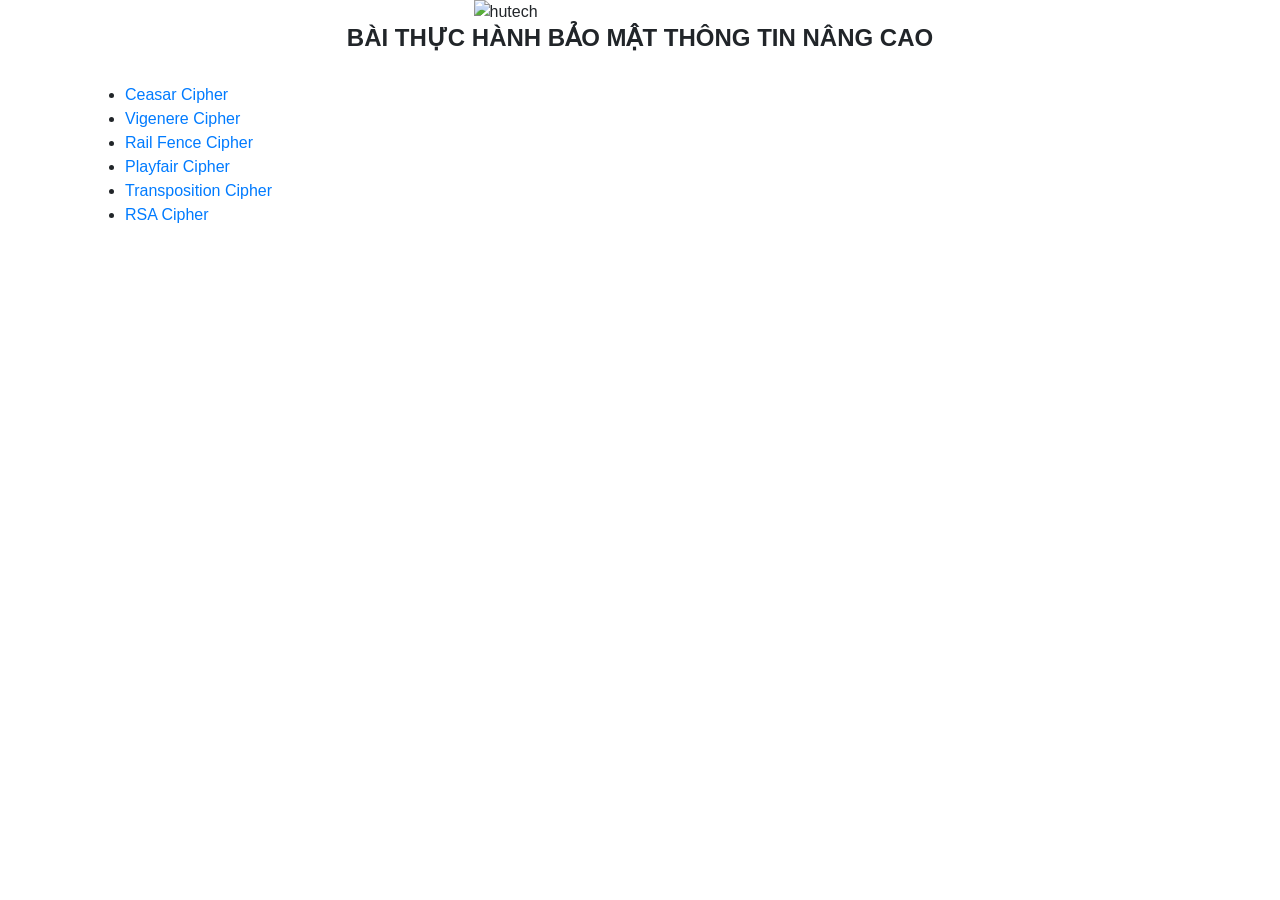
==== lab-02/templates/index.html @ aebcd2dc "web" ====
<!DOCTYPE html>
<html lang="en">
<head>
    <title>Thực hành An toàn thông tin nâng cao</title>
    <link href="https://cdn.jsdelivr.net/npm/bootstrap@4.6.2/dist/css/bootstrap.min.css" rel="stylesheet"/>
</head>
<body>
    <div class="container">
        <img src="https://file1.hutech.edu.vn/file/editor/homepage/stories/hinh34/logo%20CMYK-01.png" alt="hutech" style="display: block; margin-left: auto; margin-right: auto; width: 30%;">
        <h4 style="font-weight: bold; text-align: center;">BÀI THỰC HÀNH BẢO MẬT THÔNG TIN NÂNG CAO</h4>
        <ul style="margin-top: 30px;">
            <li><a href="/caesar">Ceasar Cipher</a></li>
            <li><a href="/vigenere">Vigenere Cipher</a></li>
            <li><a href="/railfence">Rail Fence Cipher</a></li>
            <li><a href="/playfair">Playfair Cipher</a></li>
            <li><a href="/transposition">Transposition Cipher</a></li>
            <li><a href="/rsa">RSA Cipher</a></li>
        </ul>
    </div>
</body>
</html>
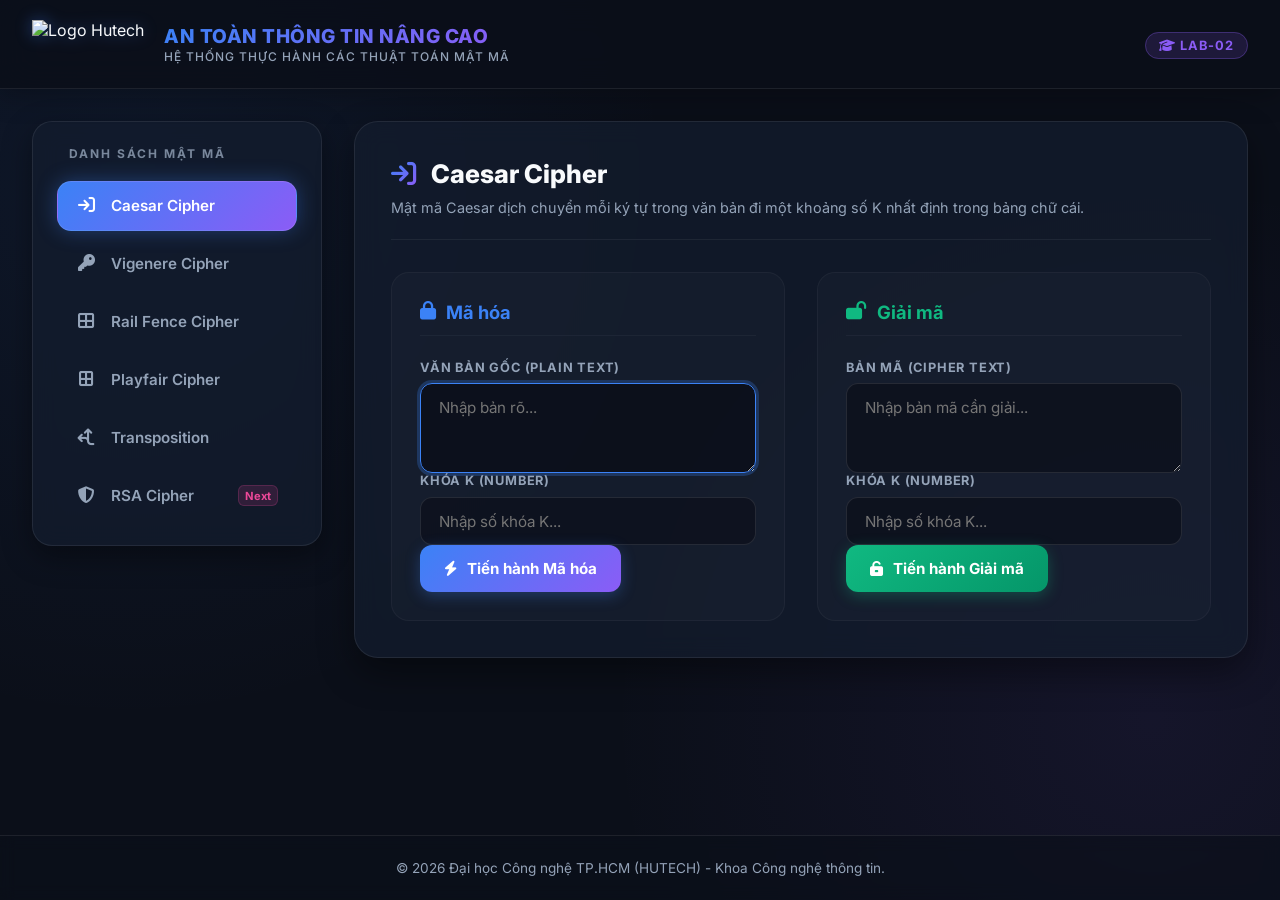
==== commit e25199d7: "updata" ====
--- a/lab-02/templates/index.html
+++ b/lab-02/templates/index.html
@@ -1,21 +1,1111 @@
 <!DOCTYPE html>
-<html lang="en">
+<html lang="vi">
 <head>
-    <title>Thực hành An toàn thông tin nâng cao</title>
-    <link href="https://cdn.jsdelivr.net/npm/bootstrap@4.6.2/dist/css/bootstrap.min.css" rel="stylesheet"/>
+    <meta charset="UTF-8">
+    <meta name="viewport" content="width=device-width, initial-scale=1.0">
+    <title>HUTECH - Thực Hành An Toàn Thông Tin Nâng Cao</title>
+    <!-- Google Fonts: Inter -->
+    <link href="https://fonts.googleapis.com/css2?family=Inter:wght@300;400;500;600;700&display=swap" rel="stylesheet">
+    <!-- FontAwesome Icons -->
+    <link href="https://cdnjs.cloudflare.com/ajax/libs/font-awesome/6.4.0/css/all.min.css" rel="stylesheet">
+    <!-- Custom Style Sheet -->
+    <style>
+        :root {
+            --bg-primary: #0b0f19;
+            --bg-secondary: #131c2e;
+            --bg-tertiary: #1e293b;
+            --accent-blue: #3b82f6;
+            --accent-purple: #8b5cf6;
+            --accent-green: #10b981;
+            --accent-pink: #ec4899;
+            --accent-cyan: #06b6d4;
+            --text-primary: #f8fafc;
+            --text-secondary: #94a3b8;
+            --glass-bg: rgba(19, 28, 46, 0.75);
+            --glass-border: rgba(255, 255, 255, 0.08);
+            --gradient-primary: linear-gradient(135deg, #3b82f6 0%, #8b5cf6 100%);
+            --gradient-success: linear-gradient(135deg, #10b981 0%, #059669 100%);
+            --gradient-cyan: linear-gradient(135deg, #06b6d4 0%, #0891b2 100%);
+            --glow-blue: 0 0 20px rgba(59, 130, 246, 0.35);
+        }
+
+        * {
+            box-sizing: border-box;
+            margin: 0;
+            padding: 0;
+            font-family: 'Inter', sans-serif;
+        }
+
+        body {
+            background-color: var(--bg-primary);
+            color: var(--text-primary);
+            min-height: 100vh;
+            display: flex;
+            flex-direction: column;
+            overflow-x: hidden;
+            background-image: 
+                radial-gradient(circle at 10% 20%, rgba(59, 130, 246, 0.08) 0%, transparent 40%),
+                radial-gradient(circle at 90% 80%, rgba(139, 92, 246, 0.08) 0%, transparent 40%);
+        }
+
+        /* Modern Gradient Header */
+        header {
+            background: rgba(11, 15, 25, 0.85);
+            backdrop-filter: blur(16px);
+            border-bottom: 1px solid var(--glass-border);
+            padding: 1.25rem 2rem;
+            display: flex;
+            align-items: center;
+            justify-content: space-between;
+            position: sticky;
+            top: 0;
+            z-index: 10;
+            box-shadow: 0 4px 30px rgba(0, 0, 0, 0.3);
+        }
+
+        .header-logo-container {
+            display: flex;
+            align-items: center;
+            gap: 1.25rem;
+        }
+
+        .logo-img {
+            height: 48px;
+            filter: drop-shadow(0 0 8px rgba(59, 130, 246, 0.4));
+            transition: transform 0.3s ease;
+        }
+
+        .logo-img:hover {
+            transform: scale(1.05);
+        }
+
+        .header-title-wrapper {
+            display: flex;
+            flex-direction: column;
+        }
+
+        .header-title {
+            font-size: 1.2rem;
+            font-weight: 800;
+            letter-spacing: 0.5px;
+            background: var(--gradient-primary);
+            -webkit-background-clip: text;
+            -webkit-text-fill-color: transparent;
+            text-transform: uppercase;
+        }
+
+        .header-subtitle {
+            font-size: 0.75rem;
+            color: var(--text-secondary);
+            font-weight: 500;
+            letter-spacing: 1px;
+            text-transform: uppercase;
+            margin-top: 0.1rem;
+        }
+
+        /* Layout Container */
+        .dashboard-container {
+            display: flex;
+            flex: 1;
+            padding: 2rem;
+            gap: 2rem;
+            max-width: 1400px;
+            width: 100%;
+            margin: 0 auto;
+        }
+
+        /* Sidebar Navigation */
+        .sidebar {
+            width: 290px;
+            flex-shrink: 0;
+            background: var(--glass-bg);
+            border: 1px solid var(--glass-border);
+            border-radius: 20px;
+            padding: 1.5rem;
+            backdrop-filter: blur(12px);
+            display: flex;
+            flex-direction: column;
+            gap: 0.5rem;
+            box-shadow: 0 10px 30px rgba(0, 0, 0, 0.4);
+            height: fit-content;
+        }
+
+        .sidebar-title {
+            font-size: 0.75rem;
+            text-transform: uppercase;
+            letter-spacing: 2px;
+            color: var(--text-secondary);
+            font-weight: 700;
+            margin-bottom: 0.75rem;
+            padding-left: 0.75rem;
+            opacity: 0.8;
+        }
+
+        .tab-btn {
+            background: transparent;
+            border: none;
+            color: var(--text-secondary);
+            padding: 0.9rem 1.1rem;
+            border-radius: 14px;
+            text-align: left;
+            font-size: 0.95rem;
+            font-weight: 600;
+            cursor: pointer;
+            display: flex;
+            align-items: center;
+            gap: 0.85rem;
+            transition: all 0.3s cubic-bezier(0.4, 0, 0.2, 1);
+            border: 1px solid transparent;
+        }
+
+        .tab-btn:hover:not(.disabled) {
+            background: rgba(255, 255, 255, 0.04);
+            color: var(--text-primary);
+            transform: translateX(5px);
+            border-color: rgba(255, 255, 255, 0.05);
+        }
+
+        .tab-btn.active {
+            background: var(--gradient-primary);
+            color: white;
+            box-shadow: var(--glow-blue);
+            border-color: rgba(255, 255, 255, 0.1);
+        }
+
+        .tab-btn i {
+            font-size: 1.05rem;
+            width: 22px;
+            text-align: center;
+        }
+
+        .tab-btn.disabled {
+            opacity: 0.4;
+            cursor: not-allowed;
+        }
+
+        .tab-btn .badge {
+            margin-left: auto;
+            background: rgba(236, 72, 153, 0.15);
+            color: var(--accent-pink);
+            font-size: 0.7rem;
+            padding: 0.15rem 0.4rem;
+            border-radius: 6px;
+            font-weight: 700;
+            border: 1px solid rgba(236, 72, 153, 0.2);
+        }
+
+        /* Content Panel Styling */
+        .content-area {
+            flex-grow: 1;
+            min-width: 0;
+        }
+
+        .cipher-panel {
+            display: none;
+            background: var(--glass-bg);
+            border: 1px solid var(--glass-border);
+            border-radius: 24px;
+            padding: 2.25rem;
+            backdrop-filter: blur(12px);
+            box-shadow: 0 15px 35px rgba(0, 0, 0, 0.4);
+            animation: panelFadeIn 0.45s cubic-bezier(0.16, 1, 0.3, 1) forwards;
+        }
+
+        .cipher-panel.active {
+            display: block;
+        }
+
+        @keyframes panelFadeIn {
+            from {
+                opacity: 0;
+                transform: translateY(12px);
+            }
+            to {
+                opacity: 1;
+                transform: translateY(0);
+            }
+        }
+
+        .panel-header {
+            margin-bottom: 2rem;
+            border-bottom: 1px solid rgba(255, 255, 255, 0.06);
+            padding-bottom: 1.25rem;
+        }
+
+        .panel-title-row {
+            display: flex;
+            align-items: center;
+            justify-content: space-between;
+            flex-wrap: wrap;
+            gap: 1rem;
+        }
+
+        .panel-title {
+            font-size: 1.6rem;
+            font-weight: 800;
+            color: var(--text-primary);
+            display: flex;
+            align-items: center;
+            gap: 0.85rem;
+        }
+
+        .panel-title i {
+            background: var(--gradient-primary);
+            -webkit-background-clip: text;
+            -webkit-text-fill-color: transparent;
+        }
+
+        .panel-desc {
+            font-size: 0.9rem;
+            color: var(--text-secondary);
+            margin-top: 0.5rem;
+            line-height: 1.5;
+        }
+
+        /* Cipher Forms Layout */
+        .cipher-grid {
+            display: grid;
+            grid-template-columns: 1fr 1fr;
+            gap: 2rem;
+        }
+
+        @media (max-width: 1024px) {
+            .dashboard-container {
+                flex-direction: column;
+            }
+            .sidebar {
+                width: 100%;
+            }
+            .cipher-grid {
+                grid-template-columns: 1fr;
+            }
+        }
+
+        .card-section {
+            background: rgba(255, 255, 255, 0.02);
+            border: 1px solid rgba(255, 255, 255, 0.04);
+            border-radius: 18px;
+            padding: 1.75rem;
+            display: flex;
+            flex-direction: column;
+            gap: 1.5rem;
+            transition: border-color 0.3s ease, box-shadow 0.3s ease;
+        }
+
+        .card-section:hover {
+            border-color: rgba(255, 255, 255, 0.08);
+            box-shadow: 0 8px 25px rgba(0, 0, 0, 0.2);
+        }
+
+        .card-section-title {
+            font-size: 1.15rem;
+            font-weight: 700;
+            display: flex;
+            align-items: center;
+            gap: 0.6rem;
+            border-bottom: 1px solid rgba(255, 255, 255, 0.04);
+            padding-bottom: 0.75rem;
+        }
+
+        .title-encrypt { color: var(--accent-blue); }
+        .title-decrypt { color: var(--accent-green); }
+        .title-matrix { color: var(--accent-cyan); }
+
+        .form-group {
+            display: flex;
+            flex-direction: column;
+            gap: 0.55rem;
+        }
+
+        label {
+            font-size: 0.8rem;
+            font-weight: 700;
+            color: var(--text-secondary);
+            text-transform: uppercase;
+            letter-spacing: 0.8px;
+        }
+
+        .form-control {
+            background: rgba(11, 15, 25, 0.65);
+            border: 1px solid rgba(255, 255, 255, 0.1);
+            border-radius: 12px;
+            padding: 0.85rem 1.1rem;
+            color: white;
+            font-size: 0.95rem;
+            transition: all 0.3s cubic-bezier(0.4, 0, 0.2, 1);
+            width: 100%;
+        }
+
+        .form-control:focus {
+            outline: none;
+            border-color: var(--accent-blue);
+            box-shadow: 0 0 0 3px rgba(59, 130, 246, 0.25);
+            background: rgba(11, 15, 25, 0.85);
+        }
+
+        textarea.form-control {
+            resize: vertical;
+            min-height: 90px;
+        }
+
+        /* Buttons Styling */
+        .btn {
+            background: var(--gradient-primary);
+            color: white;
+            border: none;
+            border-radius: 12px;
+            padding: 0.85rem 1.5rem;
+            font-size: 0.95rem;
+            font-weight: 700;
+            cursor: pointer;
+            display: inline-flex;
+            align-items: center;
+            justify-content: center;
+            gap: 0.6rem;
+            transition: all 0.3s cubic-bezier(0.175, 0.885, 0.32, 1.275);
+        }
+
+        .btn:hover {
+            transform: translateY(-2px);
+            box-shadow: 0 5px 15px rgba(0, 0, 0, 0.3);
+        }
+
+        .btn:active {
+            transform: translateY(0);
+        }
+
+        .btn-encrypt {
+            background: var(--gradient-primary);
+            box-shadow: 0 4px 15px rgba(59, 130, 246, 0.3);
+        }
+
+        .btn-decrypt {
+            background: var(--gradient-success);
+            box-shadow: 0 4px 15px rgba(16, 185, 129, 0.3);
+        }
+
+        .btn-info {
+            background: var(--gradient-cyan);
+            box-shadow: 0 4px 15px rgba(6, 182, 212, 0.3);
+        }
+
+        /* Result Panel */
+        .result-box {
+            background: rgba(11, 15, 25, 0.8);
+            border: 1px solid rgba(255, 255, 255, 0.08);
+            border-radius: 14px;
+            padding: 1.25rem;
+            position: relative;
+            margin-top: 1.25rem;
+            opacity: 0;
+            transform: translateY(-10px);
+            transition: all 0.4s cubic-bezier(0.175, 0.885, 0.32, 1.275);
+            display: none;
+        }
+
+        .result-box.show {
+            display: block;
+            opacity: 1;
+            transform: translateY(0);
+        }
+
+        .result-label {
+            font-size: 0.75rem;
+            text-transform: uppercase;
+            letter-spacing: 1px;
+            color: var(--text-secondary);
+            margin-bottom: 0.6rem;
+            font-weight: 800;
+            display: flex;
+            align-items: center;
+            gap: 0.4rem;
+        }
+
+        .result-text {
+            font-family: 'Courier New', Courier, monospace;
+            font-size: 1.05rem;
+            color: #38bdf8;
+            word-break: break-all;
+            white-space: pre-wrap;
+            padding-right: 2.5rem;
+            font-weight: 600;
+        }
+
+        .copy-btn {
+            position: absolute;
+            top: 0.85rem;
+            right: 0.85rem;
+            background: rgba(255, 255, 255, 0.05);
+            border: 1px solid rgba(255, 255, 255, 0.05);
+            color: var(--text-secondary);
+            width: 34px;
+            height: 34px;
+            border-radius: 8px;
+            display: flex;
+            align-items: center;
+            justify-content: center;
+            cursor: pointer;
+            transition: all 0.2s ease;
+        }
+
+        .copy-btn:hover {
+            background: rgba(255, 255, 255, 0.12);
+            color: white;
+            transform: scale(1.05);
+        }
+
+        /* Playfair Matrix styles */
+        .playfair-matrix-wrapper {
+            background: rgba(255, 255, 255, 0.02);
+            border: 1px solid rgba(255, 255, 255, 0.04);
+            border-radius: 18px;
+            padding: 1.5rem;
+            display: flex;
+            flex-direction: column;
+            align-items: center;
+            justify-content: center;
+            grid-column: span 2;
+        }
+
+        @media (max-width: 1024px) {
+            .playfair-matrix-wrapper {
+                grid-column: span 1;
+            }
+        }
+
+        .playfair-table {
+            border-collapse: separate;
+            border-spacing: 8px;
+            margin-top: 1rem;
+        }
+
+        .playfair-table td {
+            width: 50px;
+            height: 50px;
+            background: rgba(11, 15, 25, 0.8);
+            border: 1px solid rgba(255, 255, 255, 0.08);
+            border-radius: 10px;
+            color: #38bdf8;
+            font-weight: 700;
+            font-size: 1.25rem;
+            text-align: center;
+            vertical-align: middle;
+            box-shadow: inset 0 2px 4px rgba(0, 0, 0, 0.4);
+            transition: all 0.3s cubic-bezier(0.175, 0.885, 0.32, 1.275);
+        }
+
+        .playfair-table td:hover {
+            background: var(--gradient-primary);
+            color: white;
+            transform: scale(1.1) translateY(-2px);
+            box-shadow: var(--glow-blue);
+            border-color: rgba(255, 255, 255, 0.2);
+        }
+
+        /* Placeholder RSA panel styles */
+        .rsa-placeholder-container {
+            display: flex;
+            flex-direction: column;
+            align-items: center;
+            justify-content: center;
+            padding: 3rem 1.5rem;
+            text-align: center;
+            gap: 1.25rem;
+        }
+
+        .rsa-icon {
+            font-size: 4rem;
+            background: var(--gradient-primary);
+            -webkit-background-clip: text;
+            -webkit-text-fill-color: transparent;
+            filter: drop-shadow(0 0 10px rgba(139, 92, 246, 0.2));
+            animation: pulse 2s infinite alternate;
+        }
+
+        @keyframes pulse {
+            0% { transform: scale(1); }
+            100% { transform: scale(1.05); }
+        }
+
+        .rsa-title {
+            font-size: 1.5rem;
+            font-weight: 700;
+        }
+
+        .rsa-desc {
+            color: var(--text-secondary);
+            font-size: 0.95rem;
+            max-width: 500px;
+            line-height: 1.6;
+        }
+
+        .rsa-badge {
+            background: rgba(139, 92, 246, 0.15);
+            border: 1px solid rgba(139, 92, 246, 0.3);
+            color: var(--accent-purple);
+            padding: 0.3rem 0.8rem;
+            border-radius: 20px;
+            font-weight: 700;
+            font-size: 0.8rem;
+            text-transform: uppercase;
+            letter-spacing: 1px;
+        }
+
+        /* Toast Popup */
+        .toast {
+            position: fixed;
+            bottom: 2rem;
+            right: 2rem;
+            background: var(--gradient-success);
+            color: white;
+            padding: 0.85rem 1.75rem;
+            border-radius: 12px;
+            box-shadow: 0 10px 30px rgba(0, 0, 0, 0.4);
+            display: flex;
+            align-items: center;
+            gap: 0.65rem;
+            font-weight: 600;
+            font-size: 0.95rem;
+            opacity: 0;
+            transform: translateY(20px);
+            transition: all 0.4s cubic-bezier(0.175, 0.885, 0.32, 1.275);
+            z-index: 100;
+            border: 1px solid rgba(255, 255, 255, 0.1);
+        }
+
+        .toast.show {
+            opacity: 1;
+            transform: translateY(0);
+        }
+
+        /* Footer styling */
+        footer {
+            text-align: center;
+            padding: 1.5rem;
+            color: var(--text-secondary);
+            font-size: 0.85rem;
+            border-top: 1px solid var(--glass-border);
+            margin-top: auto;
+            background: rgba(11, 15, 25, 0.6);
+            backdrop-filter: blur(8px);
+        }
+    </style>
 </head>
 <body>
-    <div class="container">
-        <img src="https://file1.hutech.edu.vn/file/editor/homepage/stories/hinh34/logo%20CMYK-01.png" alt="hutech" style="display: block; margin-left: auto; margin-right: auto; width: 30%;">
-        <h4 style="font-weight: bold; text-align: center;">BÀI THỰC HÀNH BẢO MẬT THÔNG TIN NÂNG CAO</h4>
-        <ul style="margin-top: 30px;">
-            <li><a href="/caesar">Ceasar Cipher</a></li>
-            <li><a href="/vigenere">Vigenere Cipher</a></li>
-            <li><a href="/railfence">Rail Fence Cipher</a></li>
-            <li><a href="/playfair">Playfair Cipher</a></li>
-            <li><a href="/transposition">Transposition Cipher</a></li>
-            <li><a href="/rsa">RSA Cipher</a></li>
-        </ul>
+
+    <!-- Header Area -->
+    <header>
+        <div class="header-logo-container">
+            <img src="https://file1.hutech.edu.vn/file/editor/homepage/stories/hinh34/logo%20CMYK-01.png" alt="Logo Hutech" class="logo-img">
+            <div class="header-title-wrapper">
+                <h1 class="header-title">An Toàn Thông Tin Nâng Cao</h1>
+                <span class="header-subtitle">Hệ Thống Thực Hành Các Thuật Toán Mật Mã</span>
+            </div>
+        </div>
+        <div>
+            <span class="rsa-badge"><i class="fa-solid fa-graduation-cap"></i> Lab-02</span>
+        </div>
+    </header>
+
+    <!-- Main Dashboard -->
+    <div class="dashboard-container">
+        
+        <!-- Sidebar Navigation -->
+        <aside class="sidebar">
+            <h2 class="sidebar-title">Danh sách mật mã</h2>
+            
+            <button class="tab-btn active" onclick="switchTab('caesar')">
+                <i class="fa-solid fa-arrow-right-to-bracket"></i> Caesar Cipher
+            </button>
+            
+            <button class="tab-btn" onclick="switchTab('vigenere')">
+                <i class="fa-solid fa-key"></i> Vigenere Cipher
+            </button>
+            
+            <button class="tab-btn" onclick="switchTab('railfence')">
+                <i class="fa-solid fa-table-cells-large"></i> Rail Fence Cipher
+            </button>
+            
+            <button class="tab-btn" onclick="switchTab('playfair')">
+                <i class="fa-solid fa-border-all"></i> Playfair Cipher
+            </button>
+            
+            <button class="tab-btn" onclick="switchTab('transposition')">
+                <i class="fa-solid fa-arrows-split-up-and-left"></i> Transposition
+            </button>
+            
+            <button class="tab-btn" onclick="switchTab('rsa')">
+                <i class="fa-solid fa-shield-halved"></i> RSA Cipher <span class="badge">Next</span>
+            </button>
+        </aside>
+
+        <!-- Main Content Area -->
+        <main class="content-area">
+
+            <!-- CAESAR CIPHER PANEL -->
+            <section id="caesar-panel" class="cipher-panel active">
+                <div class="panel-header">
+                    <h3 class="panel-title"><i class="fa-solid fa-arrow-right-to-bracket"></i> Caesar Cipher</h3>
+                    <p class="panel-desc">Mật mã Caesar dịch chuyển mỗi ký tự trong văn bản đi một khoảng số K nhất định trong bảng chữ cái.</p>
+                </div>
+                
+                <div class="cipher-grid">
+                    <!-- Caesar Encryption Form -->
+                    <div class="card-section">
+                        <h4 class="card-section-title title-encrypt"><i class="fa-solid fa-lock"></i> Mã hóa</h4>
+                        <form onsubmit="handleCipherSubmit(event, '/encrypt', 'caesar-enc')">
+                            <div class="form-group mb-3">
+                                <label>Văn bản gốc (Plain Text)</label>
+                                <textarea class="form-control" name="inputPlainText" placeholder="Nhập bản rõ..." required autofocus></textarea>
+                            </div>
+                            <div class="form-group mb-3">
+                                <label>Khóa K (Number)</label>
+                                <input type="number" class="form-control" name="inputKeyPlain" placeholder="Nhập số khóa K..." required>
+                            </div>
+                            <button type="submit" class="btn btn-encrypt w-100"><i class="fa-solid fa-bolt"></i> Tiến hành Mã hóa</button>
+                        </form>
+                        
+                        <!-- Result -->
+                        <div id="caesar-enc-box" class="result-box">
+                            <span class="result-label"><i class="fa-solid fa-square-poll-vertical"></i> Kết quả mã hóa</span>
+                            <div id="caesar-enc-text" class="result-text"></div>
+                            <button class="copy-btn" onclick="copyResult('caesar-enc-text')"><i class="fa-regular fa-copy"></i></button>
+                        </div>
+                    </div>
+
+                    <!-- Caesar Decryption Form -->
+                    <div class="card-section">
+                        <h4 class="card-section-title title-decrypt"><i class="fa-solid fa-lock-open"></i> Giải mã</h4>
+                        <form onsubmit="handleCipherSubmit(event, '/decrypt', 'caesar-dec')">
+                            <div class="form-group mb-3">
+                                <label>Bản mã (Cipher Text)</label>
+                                <textarea class="form-control" name="inputCipherText" placeholder="Nhập bản mã cần giải..." required></textarea>
+                            </div>
+                            <div class="form-group mb-3">
+                                <label>Khóa K (Number)</label>
+                                <input type="number" class="form-control" name="inputKeyCipher" placeholder="Nhập số khóa K..." required>
+                            </div>
+                            <button type="submit" class="btn btn-decrypt w-100"><i class="fa-solid fa-unlock-keyhole"></i> Tiến hành Giải mã</button>
+                        </form>
+                        
+                        <!-- Result -->
+                        <div id="caesar-dec-box" class="result-box">
+                            <span class="result-label"><i class="fa-solid fa-square-poll-vertical"></i> Kết quả giải mã</span>
+                            <div id="caesar-dec-text" class="result-text"></div>
+                            <button class="copy-btn" onclick="copyResult('caesar-dec-text')"><i class="fa-regular fa-copy"></i></button>
+                        </div>
+                    </div>
+                </div>
+            </section>
+
+            <!-- VIGENERE CIPHER PANEL -->
+            <section id="vigenere-panel" class="cipher-panel">
+                <div class="panel-header">
+                    <h3 class="panel-title"><i class="fa-solid fa-key"></i> Vigenere Cipher</h3>
+                    <p class="panel-desc">Mật mã Vigenère mã hóa văn bản bằng cách sử dụng các phép dịch chuyển Caesar khác nhau dựa trên các ký tự của một từ khóa (Key).</p>
+                </div>
+                
+                <div class="cipher-grid">
+                    <!-- Vigenere Encryption Form -->
+                    <div class="card-section">
+                        <h4 class="card-section-title title-encrypt"><i class="fa-solid fa-lock"></i> Mã hóa</h4>
+                        <form onsubmit="handleCipherSubmit(event, '/vigenere/encrypt', 'vigenere-enc')">
+                            <div class="form-group mb-3">
+                                <label>Văn bản gốc (Plain Text)</label>
+                                <textarea class="form-control" name="inputPlainText" placeholder="Nhập bản rõ..." required></textarea>
+                            </div>
+                            <div class="form-group mb-3">
+                                <label>Khóa (Chữ cái)</label>
+                                <input type="text" class="form-control" name="inputKeyPlain" placeholder="Nhập từ khóa (ví dụ: KEY)..." required>
+                            </div>
+                            <button type="submit" class="btn btn-encrypt w-100"><i class="fa-solid fa-bolt"></i> Tiến hành Mã hóa</button>
+                        </form>
+                        
+                        <!-- Result -->
+                        <div id="vigenere-enc-box" class="result-box">
+                            <span class="result-label"><i class="fa-solid fa-square-poll-vertical"></i> Kết quả mã hóa</span>
+                            <div id="vigenere-enc-text" class="result-text"></div>
+                            <button class="copy-btn" onclick="copyResult('vigenere-enc-text')"><i class="fa-regular fa-copy"></i></button>
+                        </div>
+                    </div>
+
+                    <!-- Vigenere Decryption Form -->
+                    <div class="card-section">
+                        <h4 class="card-section-title title-decrypt"><i class="fa-solid fa-lock-open"></i> Giải mã</h4>
+                        <form onsubmit="handleCipherSubmit(event, '/vigenere/decrypt', 'vigenere-dec')">
+                            <div class="form-group mb-3">
+                                <label>Bản mã (Cipher Text)</label>
+                                <textarea class="form-control" name="inputCipherText" placeholder="Nhập bản mã cần giải..." required></textarea>
+                            </div>
+                            <div class="form-group mb-3">
+                                <label>Khóa (Chữ cái)</label>
+                                <input type="text" class="form-control" name="inputKeyCipher" placeholder="Nhập từ khóa ban đầu..." required>
+                            </div>
+                            <button type="submit" class="btn btn-decrypt w-100"><i class="fa-solid fa-unlock-keyhole"></i> Tiến hành Giải mã</button>
+                        </form>
+                        
+                        <!-- Result -->
+                        <div id="vigenere-dec-box" class="result-box">
+                            <span class="result-label"><i class="fa-solid fa-square-poll-vertical"></i> Kết quả giải mã</span>
+                            <div id="vigenere-dec-text" class="result-text"></div>
+                            <button class="copy-btn" onclick="copyResult('vigenere-dec-text')"><i class="fa-regular fa-copy"></i></button>
+                        </div>
+                    </div>
+                </div>
+            </section>
+
+            <!-- RAIL FENCE CIPHER PANEL -->
+            <section id="railfence-panel" class="cipher-panel">
+                <div class="panel-header">
+                    <h3 class="panel-title"><i class="fa-solid fa-table-cells-large"></i> Rail Fence Cipher</h3>
+                    <p class="panel-desc">Mật mã đường ray (Rail Fence) viết văn bản theo đường chéo zic-zắc trên các hàng ảo và sau đó đọc lại theo từng hàng để mã hóa.</p>
+                </div>
+                
+                <div class="cipher-grid">
+                    <!-- Rail Fence Encryption Form -->
+                    <div class="card-section">
+                        <h4 class="card-section-title title-encrypt"><i class="fa-solid fa-lock"></i> Mã hóa</h4>
+                        <form onsubmit="handleCipherSubmit(event, '/railfence/encrypt', 'railfence-enc')">
+                            <div class="form-group mb-3">
+                                <label>Văn bản gốc (Plain Text)</label>
+                                <textarea class="form-control" name="inputPlainText" placeholder="Nhập bản rõ..." required></textarea>
+                            </div>
+                            <div class="form-group mb-3">
+                                <label>Số đường ray (Rails)</label>
+                                <input type="number" class="form-control" name="inputKeyPlain" placeholder="Nhập số hàng (ví dụ: 3)..." required>
+                            </div>
+                            <button type="submit" class="btn btn-encrypt w-100"><i class="fa-solid fa-bolt"></i> Tiến hành Mã hóa</button>
+                        </form>
+                        
+                        <!-- Result -->
+                        <div id="railfence-enc-box" class="result-box">
+                            <span class="result-label"><i class="fa-solid fa-square-poll-vertical"></i> Kết quả mã hóa</span>
+                            <div id="railfence-enc-text" class="result-text"></div>
+                            <button class="copy-btn" onclick="copyResult('railfence-enc-text')"><i class="fa-regular fa-copy"></i></button>
+                        </div>
+                    </div>
+
+                    <!-- Rail Fence Decryption Form -->
+                    <div class="card-section">
+                        <h4 class="card-section-title title-decrypt"><i class="fa-solid fa-lock-open"></i> Giải mã</h4>
+                        <form onsubmit="handleCipherSubmit(event, '/railfence/decrypt', 'railfence-dec')">
+                            <div class="form-group mb-3">
+                                <label>Bản mã (Cipher Text)</label>
+                                <textarea class="form-control" name="inputCipherText" placeholder="Nhập bản mã cần giải..." required></textarea>
+                            </div>
+                            <div class="form-group mb-3">
+                                <label>Số đường ray (Rails)</label>
+                                <input type="number" class="form-control" name="inputKeyCipher" placeholder="Nhập số hàng tương ứng..." required>
+                            </div>
+                            <button type="submit" class="btn btn-decrypt w-100"><i class="fa-solid fa-unlock-keyhole"></i> Tiến hành Giải mã</button>
+                        </form>
+                        
+                        <!-- Result -->
+                        <div id="railfence-dec-box" class="result-box">
+                            <span class="result-label"><i class="fa-solid fa-square-poll-vertical"></i> Kết quả giải mã</span>
+                            <div id="railfence-dec-text" class="result-text"></div>
+                            <button class="copy-btn" onclick="copyResult('railfence-dec-text')"><i class="fa-regular fa-copy"></i></button>
+                        </div>
+                    </div>
+                </div>
+            </section>
+
+            <!-- PLAYFAIR CIPHER PANEL -->
+            <section id="playfair-panel" class="cipher-panel">
+                <div class="panel-header">
+                    <h3 class="panel-title"><i class="fa-solid fa-border-all"></i> Playfair Cipher</h3>
+                    <p class="panel-desc">Mật mã đối ngẫu Playfair mã hóa các cặp ký tự thay vì ký tự đơn lẻ bằng cách sử dụng một ma trận khóa kích thước 5x5.</p>
+                </div>
+                
+                <div class="cipher-grid">
+                    <!-- Playfair Create Matrix Card (Spans across or side-by-side) -->
+                    <div class="card-section" style="grid-column: span 2;">
+                        <h4 class="card-section-title title-matrix"><i class="fa-solid fa-table"></i> Tạo Ma Trận Khóa 5x5</h4>
+                        <form onsubmit="handlePlayfairMatrixSubmit(event)">
+                            <div class="d-flex gap-3 align-items-end flex-wrap">
+                                <div class="form-group flex-grow-1" style="min-width: 250px;">
+                                    <label>Khóa (Chữ cái)</label>
+                                    <input type="text" class="form-control" name="inputKeyMatrix" id="playfair-matrix-key" placeholder="Nhập khóa để khởi tạo ma trận..." required>
+                                </div>
+                                <button type="submit" class="btn btn-info mt-2"><i class="fa-solid fa-square-plus"></i> Khởi tạo Ma trận</button>
+                            </div>
+                        </form>
+                        
+                        <!-- Matrix Container -->
+                        <div id="playfair-matrix-container-box" class="result-box">
+                            <span class="result-label"><i class="fa-solid fa-border-all"></i> Ma Trận Khóa 5x5 Hiện Tại</span>
+                            <div class="playfair-matrix-container" id="playfair-matrix-grid">
+                                <!-- Generated Table will go here -->
+                            </div>
+                        </div>
+                    </div>
+
+                    <!-- Playfair Encryption Form -->
+                    <div class="card-section">
+                        <h4 class="card-section-title title-encrypt"><i class="fa-solid fa-lock"></i> Mã hóa</h4>
+                        <form onsubmit="handleCipherSubmit(event, '/playfair/encrypt', 'playfair-enc')">
+                            <div class="form-group mb-3">
+                                <label>Văn bản gốc (Plain Text)</label>
+                                <textarea class="form-control" name="inputPlainText" placeholder="Nhập bản rõ..." required></textarea>
+                            </div>
+                            <div class="form-group mb-3">
+                                <label>Khóa (Trùng với khóa ma trận)</label>
+                                <input type="text" class="form-control" name="inputKeyPlain" id="playfair-enc-key" placeholder="Nhập khóa..." required>
+                            </div>
+                            <button type="submit" class="btn btn-encrypt w-100"><i class="fa-solid fa-bolt"></i> Tiến hành Mã hóa</button>
+                        </form>
+                        
+                        <!-- Result -->
+                        <div id="playfair-enc-box" class="result-box">
+                            <span class="result-label"><i class="fa-solid fa-square-poll-vertical"></i> Kết quả mã hóa</span>
+                            <div id="playfair-enc-text" class="result-text"></div>
+                            <button class="copy-btn" onclick="copyResult('playfair-enc-text')"><i class="fa-regular fa-copy"></i></button>
+                        </div>
+                    </div>
+
+                    <!-- Playfair Decryption Form -->
+                    <div class="card-section">
+                        <h4 class="card-section-title title-decrypt"><i class="fa-solid fa-lock-open"></i> Giải mã</h4>
+                        <form onsubmit="handleCipherSubmit(event, '/playfair/decrypt', 'playfair-dec')">
+                            <div class="form-group mb-3">
+                                <label>Bản mã (Cipher Text)</label>
+                                <textarea class="form-control" name="inputCipherText" placeholder="Nhập bản mã..." required></textarea>
+                            </div>
+                            <div class="form-group mb-3">
+                                <label>Khóa (Trùng với khóa ma trận)</label>
+                                <input type="text" class="form-control" name="inputKeyCipher" id="playfair-dec-key" placeholder="Nhập khóa ban đầu..." required>
+                            </div>
+                            <button type="submit" class="btn btn-decrypt w-100"><i class="fa-solid fa-unlock-keyhole"></i> Tiến hành Giải mã</button>
+                        </form>
+                        
+                        <!-- Result -->
+                        <div id="playfair-dec-box" class="result-box">
+                            <span class="result-label"><i class="fa-solid fa-square-poll-vertical"></i> Kết quả giải mã</span>
+                            <div id="playfair-dec-text" class="result-text"></div>
+                            <button class="copy-btn" onclick="copyResult('playfair-dec-text')"><i class="fa-regular fa-copy"></i></button>
+                        </div>
+                    </div>
+                </div>
+            </section>
+
+            <!-- TRANSPOSITION CIPHER PANEL -->
+            <section id="transposition-panel" class="cipher-panel">
+                <div class="panel-header">
+                    <h3 class="panel-title"><i class="fa-solid fa-arrows-split-up-and-left"></i> Transposition Cipher</h3>
+                    <p class="panel-desc">Mật mã chuyển vị (Transposition) mã hóa bằng cách thay đổi trật tự các ký tự của văn bản dựa trên số cột của khóa K.</p>
+                </div>
+                
+                <div class="cipher-grid">
+                    <!-- Transposition Encryption Form -->
+                    <div class="card-section">
+                        <h4 class="card-section-title title-encrypt"><i class="fa-solid fa-lock"></i> Mã hóa</h4>
+                        <form onsubmit="handleCipherSubmit(event, '/transposition/encrypt', 'transposition-enc')">
+                            <div class="form-group mb-3">
+                                <label>Văn bản gốc (Plain Text)</label>
+                                <textarea class="form-control" name="inputPlainText" placeholder="Nhập bản rõ..." required></textarea>
+                            </div>
+                            <div class="form-group mb-3">
+                                <label>Khóa K (Số cột)</label>
+                                <input type="number" class="form-control" name="inputKeyPlain" placeholder="Nhập số khóa K..." required>
+                            </div>
+                            <button type="submit" class="btn btn-encrypt w-100"><i class="fa-solid fa-bolt"></i> Tiến hành Mã hóa</button>
+                        </form>
+                        
+                        <!-- Result -->
+                        <div id="transposition-enc-box" class="result-box">
+                            <span class="result-label"><i class="fa-solid fa-square-poll-vertical"></i> Kết quả mã hóa</span>
+                            <div id="transposition-enc-text" class="result-text"></div>
+                            <button class="copy-btn" onclick="copyResult('transposition-enc-text')"><i class="fa-regular fa-copy"></i></button>
+                        </div>
+                    </div>
+
+                    <!-- Transposition Decryption Form -->
+                    <div class="card-section">
+                        <h4 class="card-section-title title-decrypt"><i class="fa-solid fa-lock-open"></i> Giải mã</h4>
+                        <form onsubmit="handleCipherSubmit(event, '/transposition/decrypt', 'transposition-dec')">
+                            <div class="form-group mb-3">
+                                <label>Bản mã (Cipher Text)</label>
+                                <textarea class="form-control" name="inputCipherText" placeholder="Nhập bản mã cần giải..." required></textarea>
+                            </div>
+                            <div class="form-group mb-3">
+                                <label>Khóa K (Số cột)</label>
+                                <input type="number" class="form-control" name="inputKeyCipher" placeholder="Nhập số khóa K..." required>
+                            </div>
+                            <button type="submit" class="btn btn-decrypt w-100"><i class="fa-solid fa-unlock-keyhole"></i> Tiến hành Giải mã</button>
+                        </form>
+                        
+                        <!-- Result -->
+                        <div id="transposition-dec-box" class="result-box">
+                            <span class="result-label"><i class="fa-solid fa-square-poll-vertical"></i> Kết quả giải mã</span>
+                            <div id="transposition-dec-text" class="result-text"></div>
+                            <button class="copy-btn" onclick="copyResult('transposition-dec-text')"><i class="fa-regular fa-copy"></i></button>
+                        </div>
+                    </div>
+                </div>
+            </section>
+
+            <!-- RSA CIPHER PANEL (PLACEHOLDER) -->
+            <section id="rsa-panel" class="cipher-panel">
+                <div class="panel-header">
+                    <h3 class="panel-title"><i class="fa-solid fa-shield-halved"></i> RSA Asymmetric Cipher</h3>
+                </div>
+                <div class="card-section rsa-placeholder-container">
+                    <i class="fa-solid fa-key rsa-icon"></i>
+                    <h4 class="rsa-title">Hệ Thống Mật Mã Bất Đối Xứng RSA</h4>
+                    <span class="rsa-badge">Đang phát triển</span>
+                    <p class="rsa-desc">Mật mã RSA hoạt động dựa trên cặp khóa công khai (Public Key) và khóa bí mật (Private Key). Thuật toán này sẽ được tích hợp chi tiết trong các bài thực hành nâng cao tiếp theo.</p>
+                </div>
+            </section>
+
+        </main>
     </div>
+
+    <!-- Footer Area -->
+    <footer>
+        <p>&copy; 2026 Đại học Công nghệ TP.HCM (HUTECH) - Khoa Công nghệ thông tin.</p>
+    </footer>
+
+    <!-- Clipboard Toast -->
+    <div id="toast" class="toast">
+        <i class="fa-solid fa-circle-check"></i> Đã sao chép thành công vào Clipboard!
+    </div>
+
+    <!-- Client-side Logic (AJAX / UI) -->
+    <script>
+        // Tab switching logic
+        function switchTab(cipherId) {
+            // Remove active classes from buttons
+            document.querySelectorAll('.tab-btn').forEach(btn => btn.classList.remove('active'));
+            // Remove active classes from panels
+            document.querySelectorAll('.cipher-panel').forEach(panel => panel.classList.remove('active'));
+
+            // Find clicked button and target panel
+            const activeBtn = event ? event.currentTarget : null;
+            if (activeBtn) {
+                activeBtn.classList.add('active');
+            } else {
+                // Initial fallback
+                const targetBtn = Array.from(document.querySelectorAll('.tab-btn')).find(b => b.textContent.toLowerCase().includes(cipherId));
+                if (targetBtn) targetBtn.classList.add('active');
+            }
+
+            document.getElementById(cipherId + '-panel').classList.add('active');
+        }
+
+        // Handle AJAX submit for general encryption/decryption
+        async function handleCipherSubmit(event, endpoint, resultPrefix) {
+            event.preventDefault();
+            const form = event.target;
+            const formData = new FormData(form);
+
+            // Visual feedback on button
+            const submitBtn = form.querySelector('button[type="submit"]');
+            const originalBtnContent = submitBtn.innerHTML;
+            submitBtn.disabled = true;
+            submitBtn.innerHTML = '<i class="fa-solid fa-circle-notch fa-spin"></i> Đang xử lý...';
+
+            try {
+                const response = await fetch(endpoint, {
+                    method: 'POST',
+                    body: formData
+                });
+                
+                const data = await response.json();
+                
+                const resultBox = document.getElementById(resultPrefix + '-box');
+                const resultText = document.getElementById(resultPrefix + '-text');
+
+                if (data.status === 'success') {
+                    resultText.textContent = data.result;
+                    resultBox.classList.add('show');
+                } else {
+                    alert('Thất bại: ' + (data.message || 'Lỗi không xác định từ server.'));
+                }
+            } catch (error) {
+                console.error('Error submitting form:', error);
+                alert('Không thể kết nối tới server. Vui lòng kiểm tra xem server Python Flask đã khởi chạy chưa.');
+            } finally {
+                submitBtn.disabled = false;
+                submitBtn.innerHTML = originalBtnContent;
+            }
+        }
+
+        // Handle Playfair matrix generation via AJAX
+        async function handlePlayfairMatrixSubmit(event) {
+            event.preventDefault();
+            const form = event.target;
+            const formData = new FormData(form);
+            const key = document.getElementById('playfair-matrix-key').value;
+
+            // Sync matrix key to encrypt/decrypt forms
+            document.getElementById('playfair-enc-key').value = key;
+            document.getElementById('playfair-dec-key').value = key;
+
+            // Visual feedback
+            const submitBtn = form.querySelector('button[type="submit"]');
+            const originalBtnContent = submitBtn.innerHTML;
+            submitBtn.disabled = true;
+            submitBtn.innerHTML = '<i class="fa-solid fa-circle-notch fa-spin"></i> Đang khởi tạo...';
+
+            try {
+                const response = await fetch('/playfair/creatematrix', {
+                    method: 'POST',
+                    body: formData
+                });
+                
+                const data = await response.json();
+                
+                const matrixBox = document.getElementById('playfair-matrix-container-box');
+                const matrixGrid = document.getElementById('playfair-matrix-grid');
+
+                if (data.status === 'success') {
+                    matrixGrid.innerHTML = '';
+                    
+                    const table = document.createElement('table');
+                    table.className = 'playfair-table';
+                    
+                    data.matrix.forEach(row => {
+                        const tr = document.createElement('tr');
+                        row.forEach(cell => {
+                            const td = document.createElement('td');
+                            td.textContent = cell;
+                            tr.appendChild(td);
+                        });
+                        table.appendChild(tr);
+                    });
+                    
+                    matrixGrid.appendChild(table);
+                    matrixBox.classList.add('show');
+                } else {
+                    alert('Lỗi tạo ma trận: ' + (data.message || 'Lỗi không xác định.'));
+                }
+            } catch (error) {
+                console.error('Error fetching matrix:', error);
+                alert('Lỗi kết nối server.');
+            } finally {
+                submitBtn.disabled = false;
+                submitBtn.innerHTML = originalBtnContent;
+            }
+        }
+
+        // Copy to clipboard helper
+        function copyResult(elementId) {
+            const text = document.getElementById(elementId).textContent;
+            navigator.clipboard.writeText(text).then(() => {
+                showToast();
+            }).catch(err => {
+                console.error('Failed to copy: ', err);
+            });
+        }
+
+        // Show Toast Popup helper
+        function showToast() {
+            const toast = document.getElementById('toast');
+            toast.classList.add('show');
+            setTimeout(() => {
+                toast.classList.remove('show');
+            }, 2500);
+        }
+    </script>
 </body>
 </html>
